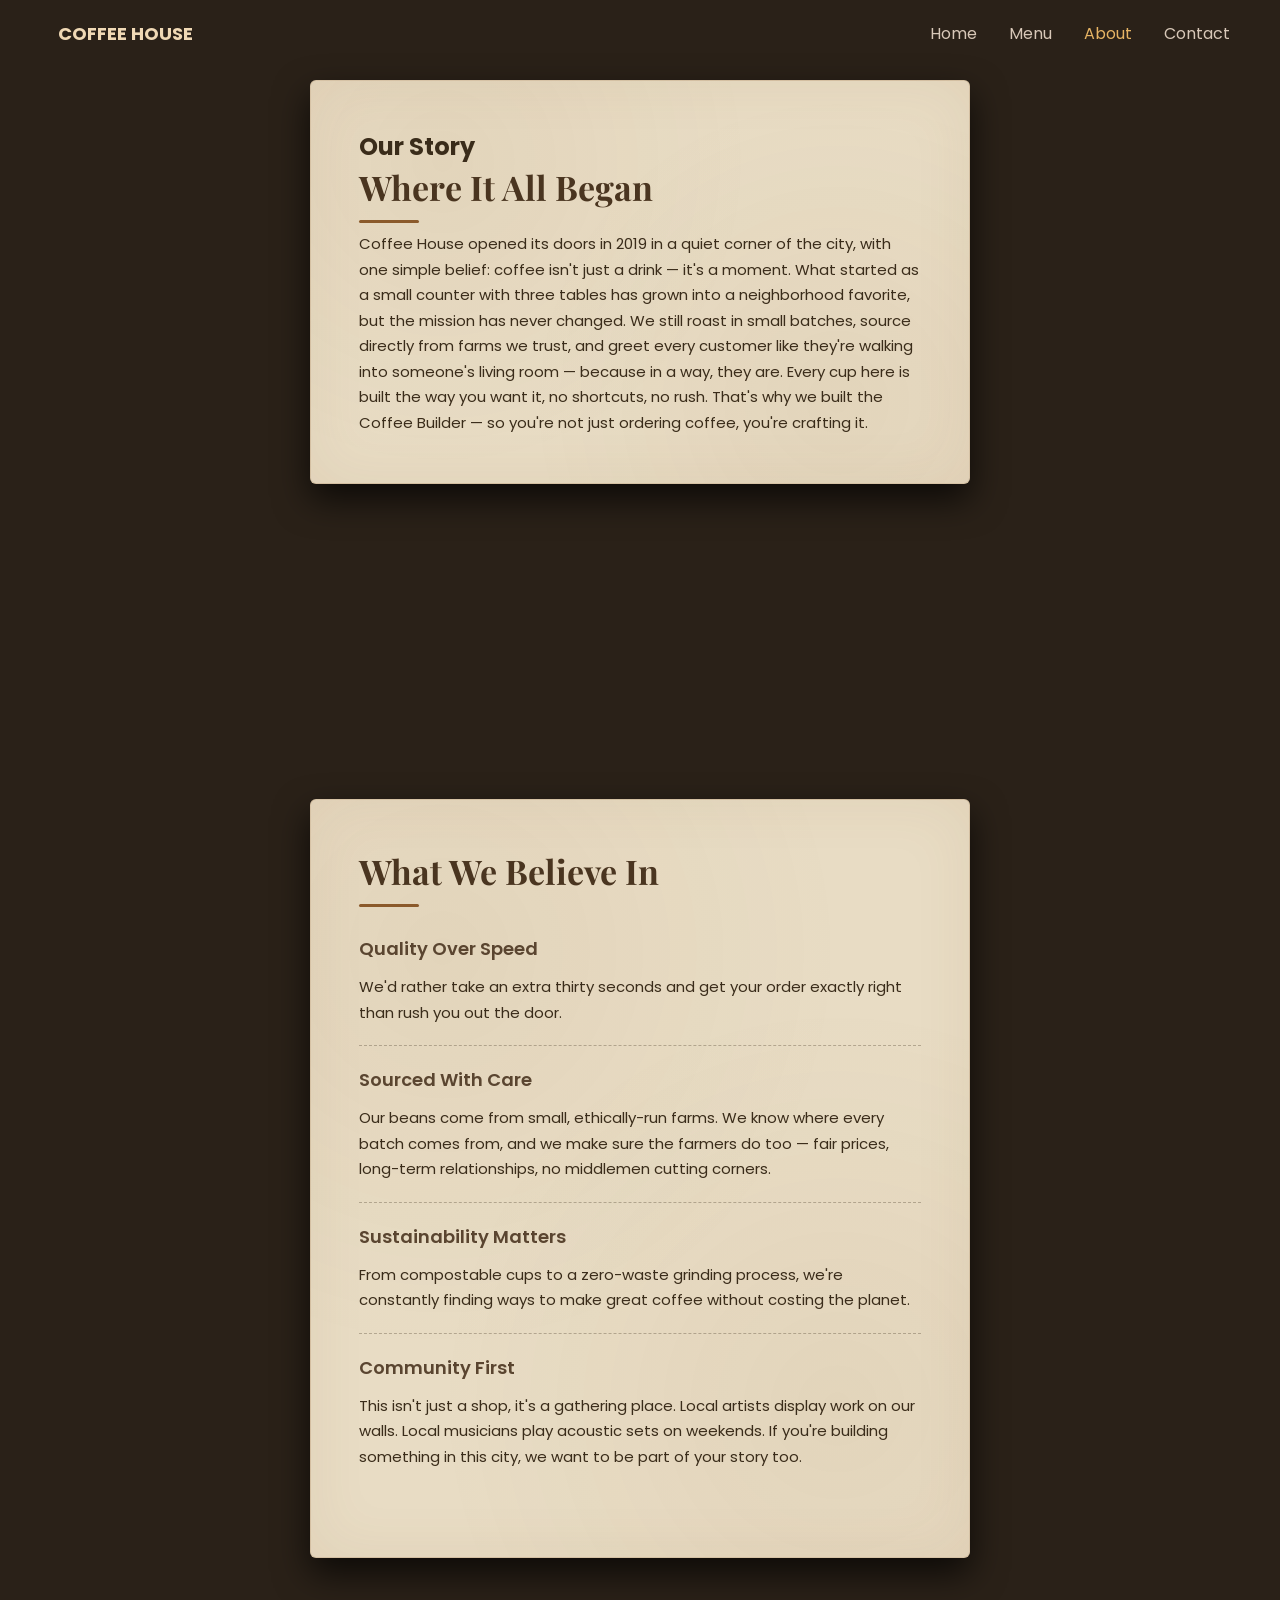
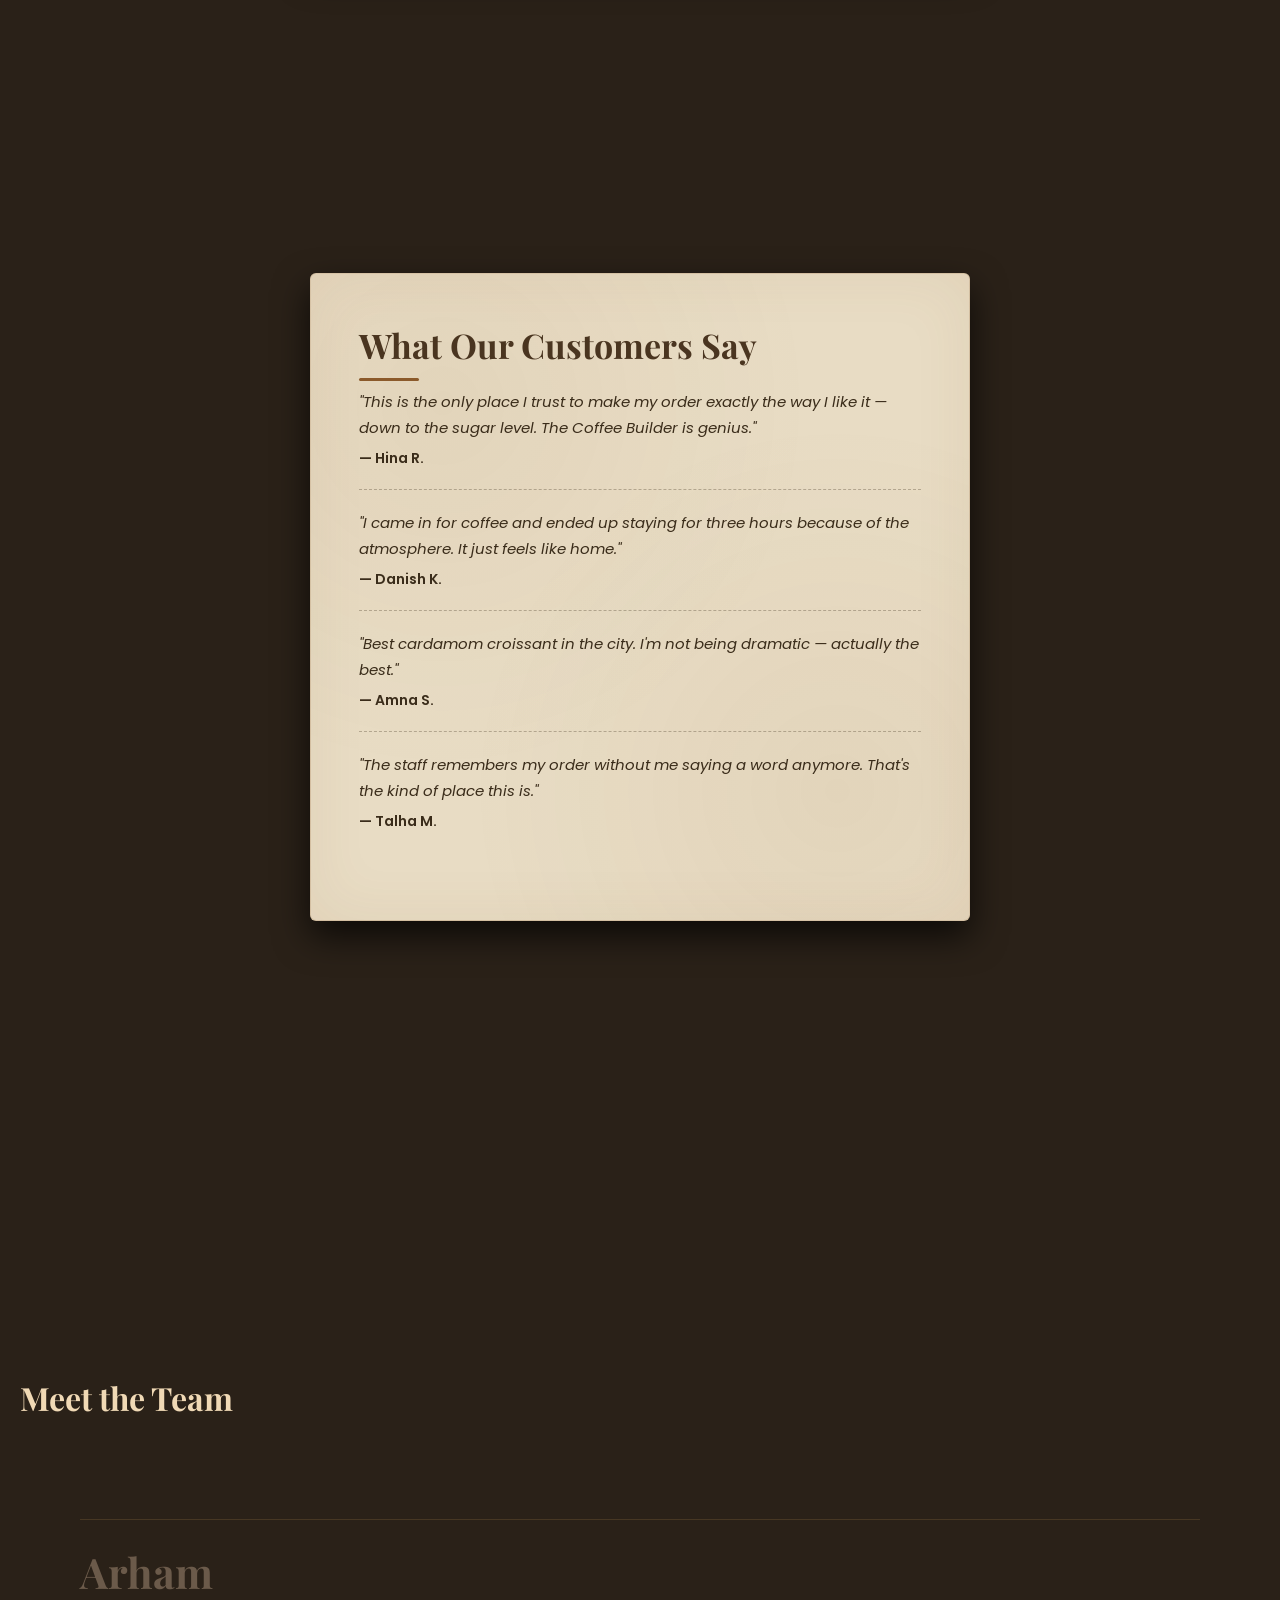
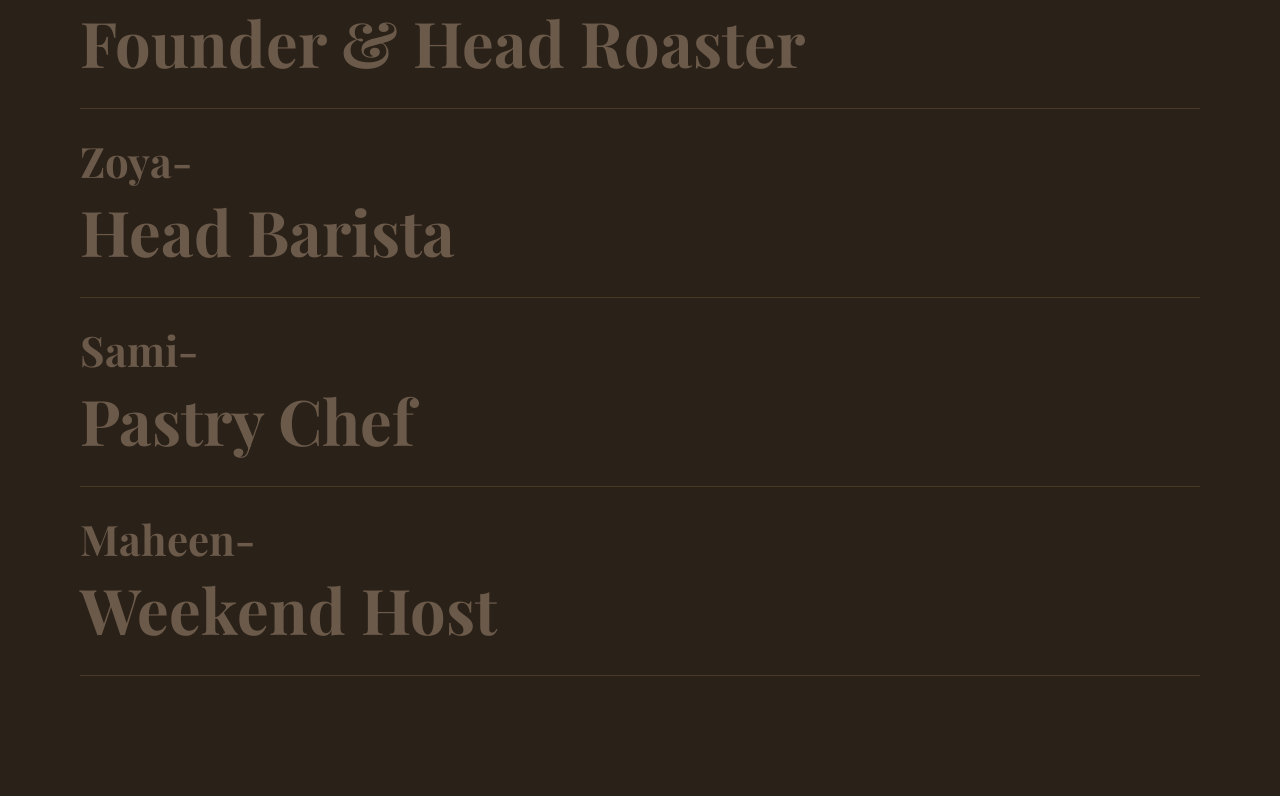
==== about.html @ 3e4ffa1d "add urgent order feature" ====
<!DOCTYPE html>
<html lang="en">
<head>
    <meta charset="UTF-8">
    <meta name="viewport" content="width=device-width, initial-scale=1.0">
    <title>about</title>
    <link rel="stylesheet" href="about.css">
    <link href="https://fonts.googleapis.com/css2?family=Playfair+Display:wght@600;700&family=Poppins:wght@400;600&display=swap" rel="stylesheet">
</head>
<body>

    <nav class="navbar">
    <div class="logo">
      <i class="ri-cup-line"></i> COFFEE HOUSE
    </div>
    <ul class="nav-links">
      <li><a href="landing.html">Home</a></li>
      <li><a href="index.html">Menu</a></li>
     <li class="active">About</li>
     <li><a href="#">Contact</a></li>
    </ul>
  </nav>

<section class="about-page">

 <div class="note-card" >
  <h1>Our Story</h1>
  <h2>Where It All Began</h2>
  <p>Coffee House opened its doors in 2019 in a quiet corner of the city, with one simple belief: coffee isn't just a drink — it's a moment. What started as a small counter with three tables has grown into a neighborhood favorite, but the mission has never changed. We still roast in small batches, source directly from farms we trust, and greet every customer like they're walking into someone's living room — because in a way, they are.
  Every cup here is built the way you want it, no shortcuts, no rush. That's why we built the Coffee Builder — so you're not just ordering coffee, you're crafting it.</p>
</div>

<div class="note-card">
  <h2>What We Believe In</h2>
  <div class="value-item">
    <h3>Quality Over Speed</h3>
    <p>We'd rather take an extra thirty seconds and get your order exactly right than rush you out the door.</p>
    </div>

    <div class="value-item">
    <h3>Sourced With Care</h3>
    <p>Our beans come from small, ethically-run farms. We know where every batch comes from, and we make sure the farmers do too — fair prices, long-term relationships, no middlemen cutting corners.</p>
    </div>

    <div class="value-item">
    <h3>Sustainability Matters</h3>
    <p>From compostable cups to a zero-waste grinding process, we're constantly finding ways to make great coffee without costing the planet.</p>
    </div>

    <div class="value-item">
    <h3>Community First</h3>
    <p>This isn't just a shop, it's a gathering place. Local artists display work on our walls. Local musicians play acoustic sets on weekends. If you're building something in this city, we want to be part of your story too.</p>
    </div>

</div>

 <div class="note-card">
  <h2>What Our Customers Say</h2>
  <div class="testimonial-item">
    <p>"This is the only place I trust to make my order exactly the way I like it — down to the sugar level. The Coffee Builder is genius."</p>
    <span>— Hina R.</span>
  </div>

<div class="testimonial-item">
    <p> "I came in for coffee and ended up staying for three hours because of the atmosphere. It just feels like home."</p>
    <span> — Danish K.</span>
  </div>

  <div class="testimonial-item">
    <p>"Best cardamom croissant in the city. I'm not being dramatic — actually the best."</p>
    <span> — Amna S.</span>
  </div>

  <div class="testimonial-item">
    <p>"The staff remembers my order without me saying a word anymore. That's the kind of place this is."</p>
    <span>— Talha M.</span>
  </div>

</div>


</section>

<div class="team-section">
  <h2>Meet the Team</h2>
  <div class="team-list">
  <div class="team-item" data-image="assets/arham.png" 
  data-role="Founder & Head Roaster" 
  data-bio="Arham started roasting coffee in his garage as a hobby before turning it into Coffee House. He's obsessive about the 'first crack' — the exact moment during roasting when beans start to pop and release their full flavor. Ask him about his favorite single-origin bean and be ready to sit down for a while.">
    Arham    <h2> Founder & Head Roaster</h2>
  </div>
  <div class="team-item" data-image="assets/zoya.png" 
  data-role="Head Barista" 
  data-bio="Zoya is the heart of our coffee shop, known for her warm smile and exceptional ability to create the perfect cup every time. With a background in culinary arts, she brings a unique perspective to our coffee offerings.">
    Zoya-      <h2> Head Barista</h2>
  </div>
  <div class="team-item" 
  data-image="assets/sami.png" 
  data-role="Pastry Chef" data-bio="Everything sweet on our counter comes from Sami's kitchen, usually finished before sunrise. His cardamom croissant is the shop's best-kept secret, though it rarely stays secret past 9 AM.">
    Sami-     <h2> Pastry Chef</h2>
  </div>
  <div class="team-item" 
  data-image="assets/maheen.png" 
  data-role="Weekend Host" 
  data-bio="Maheen is the friendly face you'll see on weekends, always ready to help customers find their perfect cup of coffee. With a passion for community, she organizes regular coffee tastings and events.">
    Maheen-       <h2>Weekend Host</h2>
  </div>
</div>
</div>


<!-- Floating preview box --->
<div class="cursor-preview" id="cursorPreview">
  <img id="previewImg" src="" alt="">
  <p>VIEW</p>
</div>

<!-- Detail modal - click to open -->
<div class="detail-modal" id="detailModal">
  <div class="modal-content">
    <span class="close-modal" id="closeModal">&times;</span>
    <img id="modalImg" src="" alt="">
    <h2 id="modalName"></h2>
    <p id="modalRole"></p>
    <p id="modalBio"></p>
  </div>
</div>

  <script src="script.js"></script>
</body>
</html>
---- about.css ----
/* CSS Reset */
* {
  margin: 0;
  padding: 0;
  box-sizing: border-box;
  /* background-color: #1a1410; */
  
}

html, body {
  height: 100%;
  font-family:'Poppins', sans-serif;
}

html {
  scroll-behavior: smooth;
}

/* ===== NAVBAR ===== */
.navbar {
  display: flex;
  justify-content: space-between;
  align-items: center;
  padding: 20px 50px;
  position: absolute;
  top: 0;
  left: 0;
  width: 100%;
  /* z-index: 10;
  opacity: 0;
  animation: fadeSlideDown 0.8s ease-out forwards;
  animation-delay: 2.3s; */
}

.logo {
  color: #f0d9b5;
  font-weight: 700;
  font-size: 18px;
  display: flex;
  align-items: center;
  gap: 8px;
}

.nav-links  {
  text-decoration: none;
  display: flex;
  list-style: none;
  gap: 32px;
}

.nav-links li {
  color: #d8c8b8;
  cursor: pointer;
}

.nav-links li a {
  text-decoration: none;
  color: #d8c8b8;
  cursor: pointer;
}

.nav-links li.active {
  color: #e6b464;
}



a {
  text-decoration: none;
  color: inherit;
}

.team-list {
  padding: 60px;
}

.team-item {
  font-size: 48px;
  font-weight: 700;
  color: #d8c8b8;
  padding: 24px 0;
  border-top: 1px solid rgba(230, 180, 100, 0.2);
  cursor: pointer;
  transition: color 0.3s ease;
}

.team-item:hover {
  color: #e6b464;
}

/* Cursor-follow floating preview */
.cursor-preview {
  position: fixed;
  width: 160px;
  height: 200px;
  pointer-events: none; /* mouse iske through "pass" ho jaye, click block na kare */
  opacity: 0;
  transition: opacity 0.2s ease;
  z-index: 100;
  text-align: center;
}

.cursor-preview.active {
  opacity: 1;
}

.cursor-preview img {
  width: 100%;
  height: 160px;
  object-fit: cover;
  border-radius: 8px;
}

.cursor-preview p {
  color: #f0d9b5;
  font-size: 12px;
  margin-top: 6px;
  letter-spacing: 2px;
}

/* Detail modal */
.detail-modal {
  display: none;
  position: fixed;
  top: 0;
  left: 0;
  width: 100%;
  height: 100%;
  background-color: rgba(13, 13, 26, 0.95);
  z-index: 200;
  justify-content: center;
  align-items: center;
}

.detail-modal.open {
  display: flex;
}

.modal-content {
  text-align: center;
  max-width: 400px;
}

.modal-content img {
  width: 250px;
  height: 300px;
  object-fit: cover;
  border-radius: 12px;
  margin-bottom: 20px;
}

.close-modal {
  position: absolute;
  top: 30px;
  right: 40px;
  color: #d8c8b8;
  font-size: 32px;
  cursor: pointer;
}

/* our story card */
body {
  background-color: #2a2118; /* poora page dark rehta hai */
  font-family: 'Poppins', sans-serif;
}

.about-page {
  max-width: 700px;
  margin: 0 auto;
  padding: 80px 20px;
}

.note-card {
  background-color: #e8dcc4; /* halka warm paper-jaisa cream color */
  color: #3a2c1a; /* dark brown text - paper pe likhi ink jaisa */
  padding: 40px;
  margin-bottom: 50px;
  border-radius: 4px;
  box-shadow: 0 10px 30px rgba(0, 0, 0, 0.6); /* card "float" kar rahi lage dark background pe */
  position: relative;
  transform: rotate(-0.5deg); /* halka sa tilt - handwritten/organic feel */
}

.note-card:nth-child(2) {
  transform: rotate(0.5deg); /* har card thoda alag angle - natural lage */
}

.note-card h2 {
  font-family: 'Playfair Display', serif; /* elegant serif font sirf headings ke liye */
  font-size: 32px;
  margin-bottom: 16px;
  color: #4a3520;
}

.note-card h3 {
  font-size: 18px;
  font-weight: 600;
  margin-bottom: 12px;
}

.note-card p {
  line-height: 1.7;
  font-size: 15px;
}

.value-item, .testimonial-item {
  margin-bottom: 20px;
  padding-bottom: 20px;
  border-bottom: 1px dashed rgba(58, 44, 26, 0.3); /* dashed line - handwritten note jaisa divider */
}

.value-item:last-child, .testimonial-item:last-child {
  border-bottom: none;
}

.testimonial-item p {
  font-style: italic;
}

.testimonial-item span {
  display: block;
  margin-top: 8px;
  font-weight: 600;
  font-size: 14px;
}

.note-card {
  background-color: #e8dcc4;
  background-image: 
    radial-gradient(circle at 20% 20%, rgba(139, 90, 43, 0.06) 0%, transparent 50%),
    radial-gradient(circle at 80% 80%, rgba(139, 90, 43, 0.06) 0%, transparent 50%);
  color: #3a2c1a;
  padding: 48px;
  margin-bottom: 35vh;
  border-radius: 6px;
  box-shadow: 0 15px 35px rgba(0, 0, 0, 0.7), inset 0 0 60px rgba(139, 90, 43, 0.08);
  position: relative;
  border: 1px solid rgba(139, 90, 43, 0.2);
}

/* Decorative accent line under main heading */
.note-card h2 {
  font-family: 'Playfair Display', serif;
  font-size: 34px;
  margin-bottom: 8px;
  color: #4a3520;
  position: relative;
  display: inline-block;
}

.note-card h2::after {
  content: '';
  display: block;
  width: 60px;
  height: 3px;
  background-color: #8b5a2b;
  margin-top: 10px;
  border-radius: 2px;
}

.note-card h3 {
  font-size: 18px;
  font-weight: 600;
  margin-top: 20px;
  margin-bottom: 12px;
  color: #5a4530;
}

/* tested css for team */
.team-section {
  padding: 60px 20px;
}

.team-section > h2 {
  font-family: 'Playfair Display', serif;
  font-size: 32px;
  color: #f0d9b5;
  margin-bottom: 40px;
  /* align-items: ; */
}

.team-item {
  font-family: 'Playfair Display', serif;
  font-size: 42px;
  font-weight: 700;
  color: #6b5a4a; /* muted, "inactive" state */
  padding: 24px 0;
  border-top: 1px solid rgba(230, 180, 100, 0.15);
  cursor: pointer;
  transition: color 0.4s ease, padding-left 0.4s ease;
}

.team-item:last-child {
  border-bottom: 1px solid rgba(230, 180, 100, 0.15);
}

.team-item:hover {
  color: #e6b464; /* bright gold on hover - clear contrast jump */
  padding-left: 16px;
}

/* ===== CARD ENTRANCE ANIMATION ===== */
.note-card {
  opacity: 0;
  transform: translateY(-30px) translateX(15px) rotate(-6deg);
  transition: opacity 1.1s ease, transform 1.1s cubic-bezier(0.34, 1.56, 0.64, 1);
}

.note-card.placed {
  opacity: 1;
  transform: translateY(0) translateX(0) rotate(0deg);
}
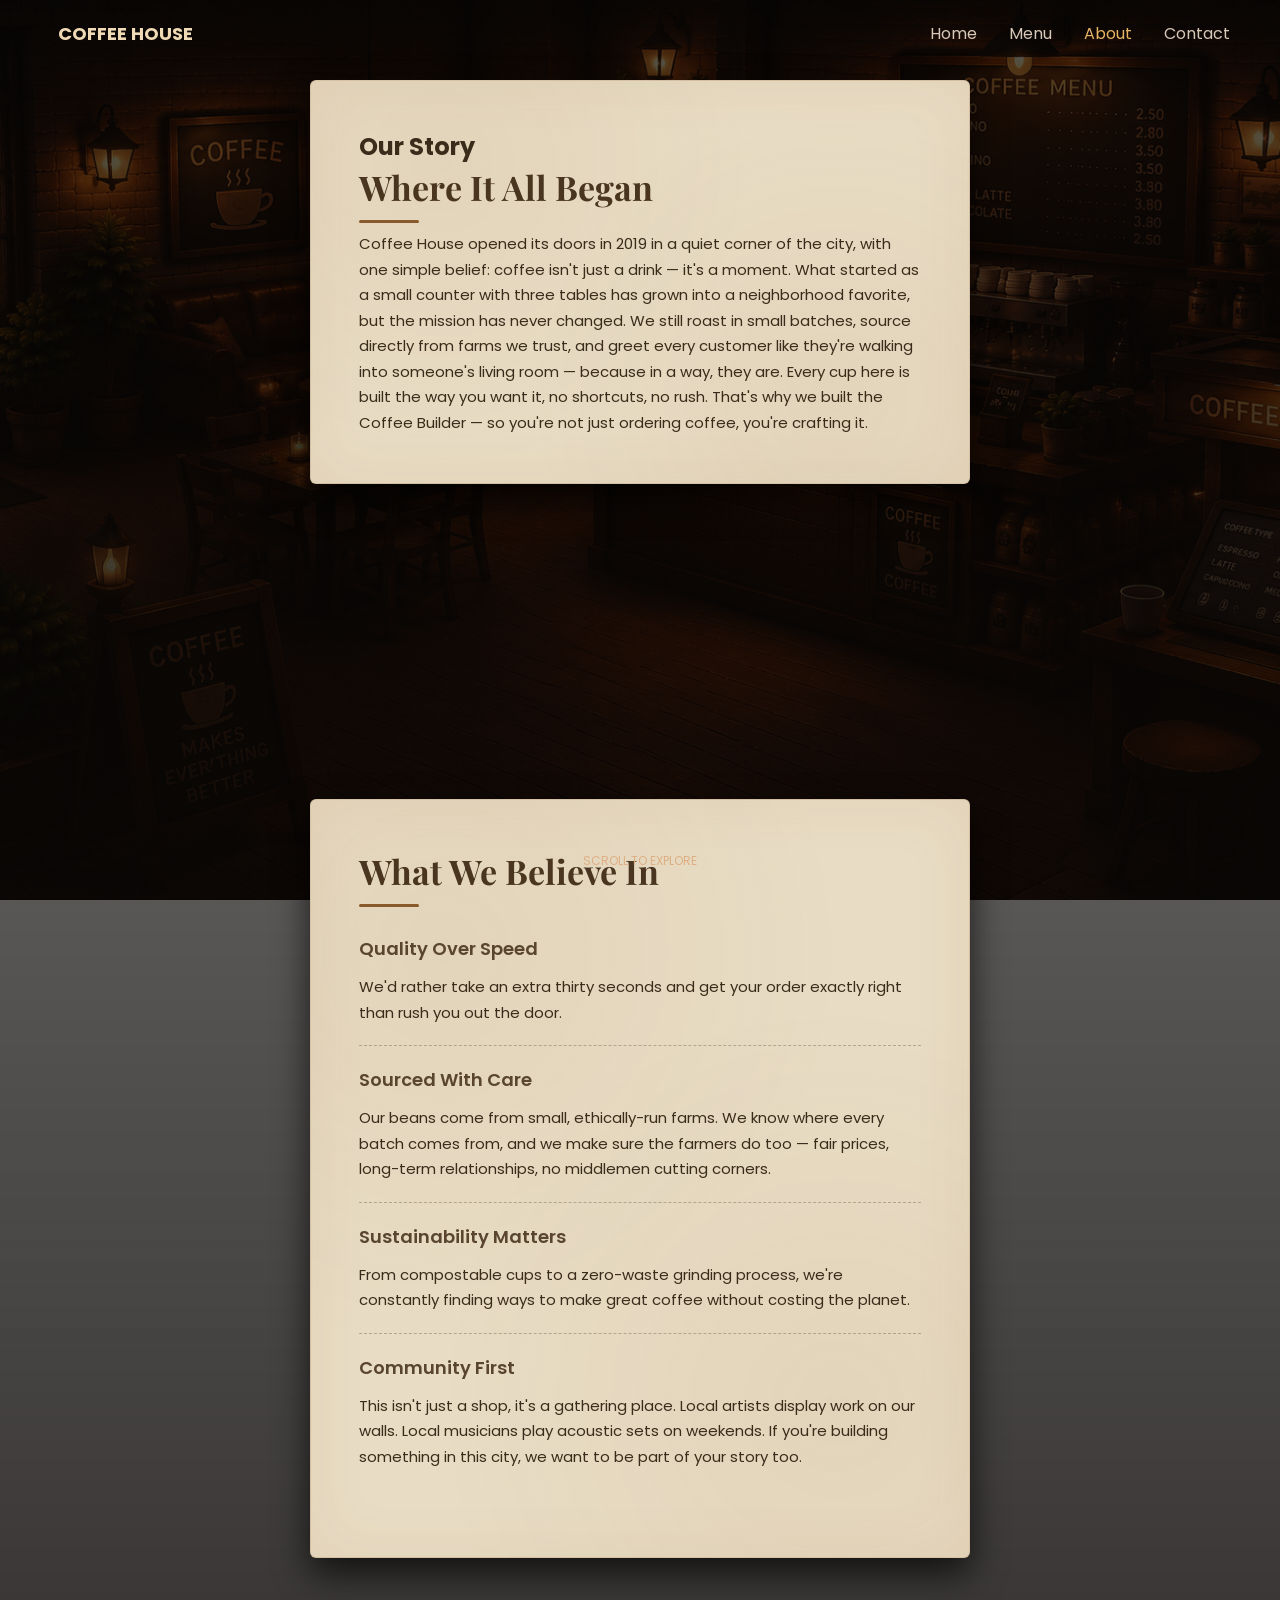
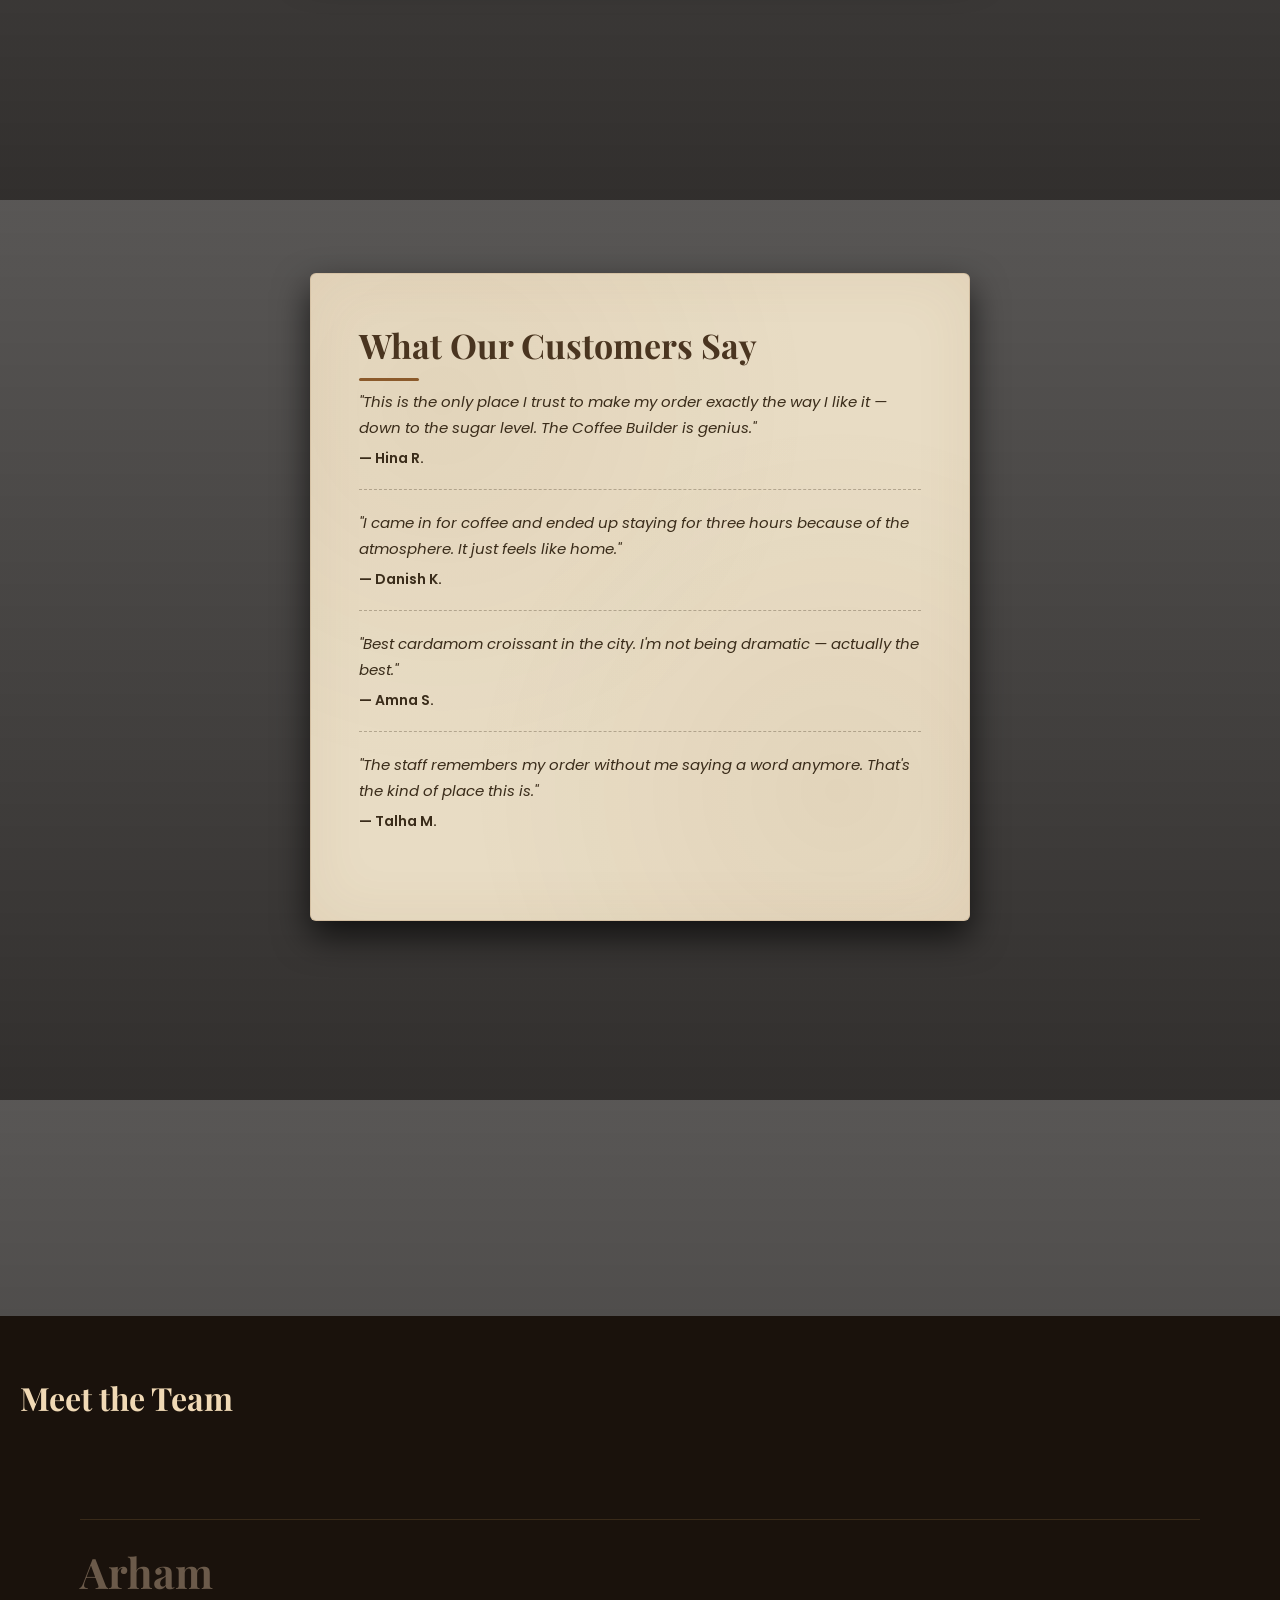
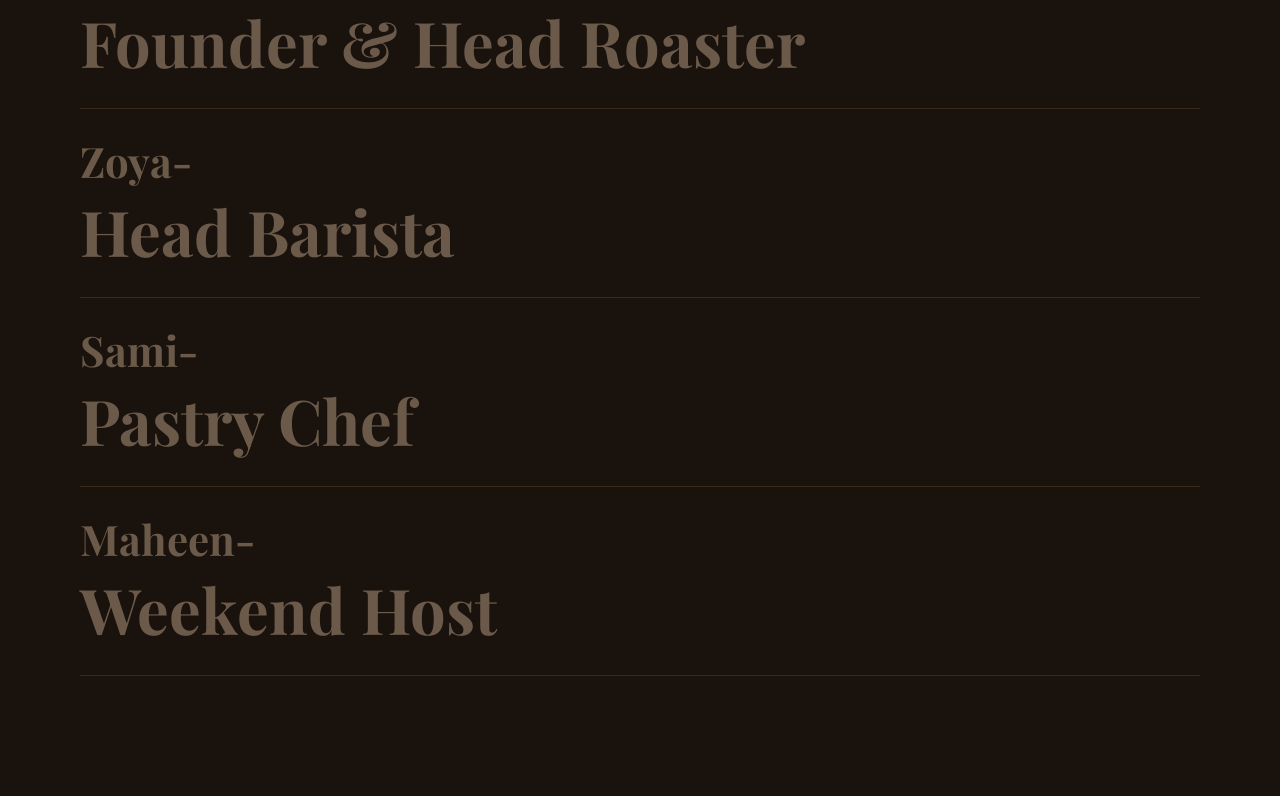
==== commit 3b3c58cb: "add menu page" ====
--- a/about.html
+++ b/about.html
@@ -15,9 +15,9 @@
     </div>
     <ul class="nav-links">
       <li><a href="landing.html">Home</a></li>
-      <li><a href="index.html">Menu</a></li>
+      <li><a href="menu.html">Menu</a></li>
      <li class="active">About</li>
-     <li><a href="#">Contact</a></li>
+     <li><a href="contact.html">Contact</a></li>
     </ul>
   </nav>
 
@@ -29,6 +29,11 @@
   <p>Coffee House opened its doors in 2019 in a quiet corner of the city, with one simple belief: coffee isn't just a drink — it's a moment. What started as a small counter with three tables has grown into a neighborhood favorite, but the mission has never changed. We still roast in small batches, source directly from farms we trust, and greet every customer like they're walking into someone's living room — because in a way, they are.
   Every cup here is built the way you want it, no shortcuts, no rush. That's why we built the Coffee Builder — so you're not just ordering coffee, you're crafting it.</p>
 </div>
+
+<div class="scroll-hint">
+    <p>SCROLL TO EXPLORE</p>
+    <i class="ri-mouse-line"></i>
+  </div>
 
 <div class="note-card">
   <h2>What We Believe In</h2>
--- a/about.css
+++ b/about.css
@@ -32,6 +32,31 @@
   animation-delay: 2.3s; */
 }
 
+/* ===== SCROLL HINT ===== */
+.scroll-hint {
+  position: fixed;
+  bottom: 30px;
+  left: 50%;
+  transform: translateX(-50%);
+  text-align: center;
+  color: #deaf84;
+  font-size: 12px;
+   z-index: 5;
+  /* opacity: 0; */
+  /* animation: fadeSlideUp 0.8s ease-out forwards;
+  animation-delay: 3s; */
+}
+
+.scroll-hint {
+    transition: opacity 0.4s ease, visibility 0.4s ease;
+}
+
+.scroll-hint.hidden {
+    opacity: 0;
+    visibility: hidden;
+    pointer-events: none;
+}
+
 .logo {
   color: #f0d9b5;
   font-weight: 700;
@@ -309,4 +334,27 @@
 .note-card.placed {
   opacity: 1;
   transform: translateY(0) translateX(0) rotate(0deg);
+}
+
+/* BACKGROUND CHECK ONLY */
+/* background */
+body {
+    min-height: 100vh;
+
+    font-family: 'Poppins', sans-serif;
+
+    color: #f3dfc5;
+
+    background:
+        linear-gradient(
+            rgba(10, 7, 5, 0.68),
+            rgba(10, 7, 5, 0.84)
+        ),
+        url("assets/shop-pov.png") center / cover fixed no-repeat;
+
+    overflow-x: hidden;
+}
+
+.team-section{
+  background-color: #1a120c;
 }
